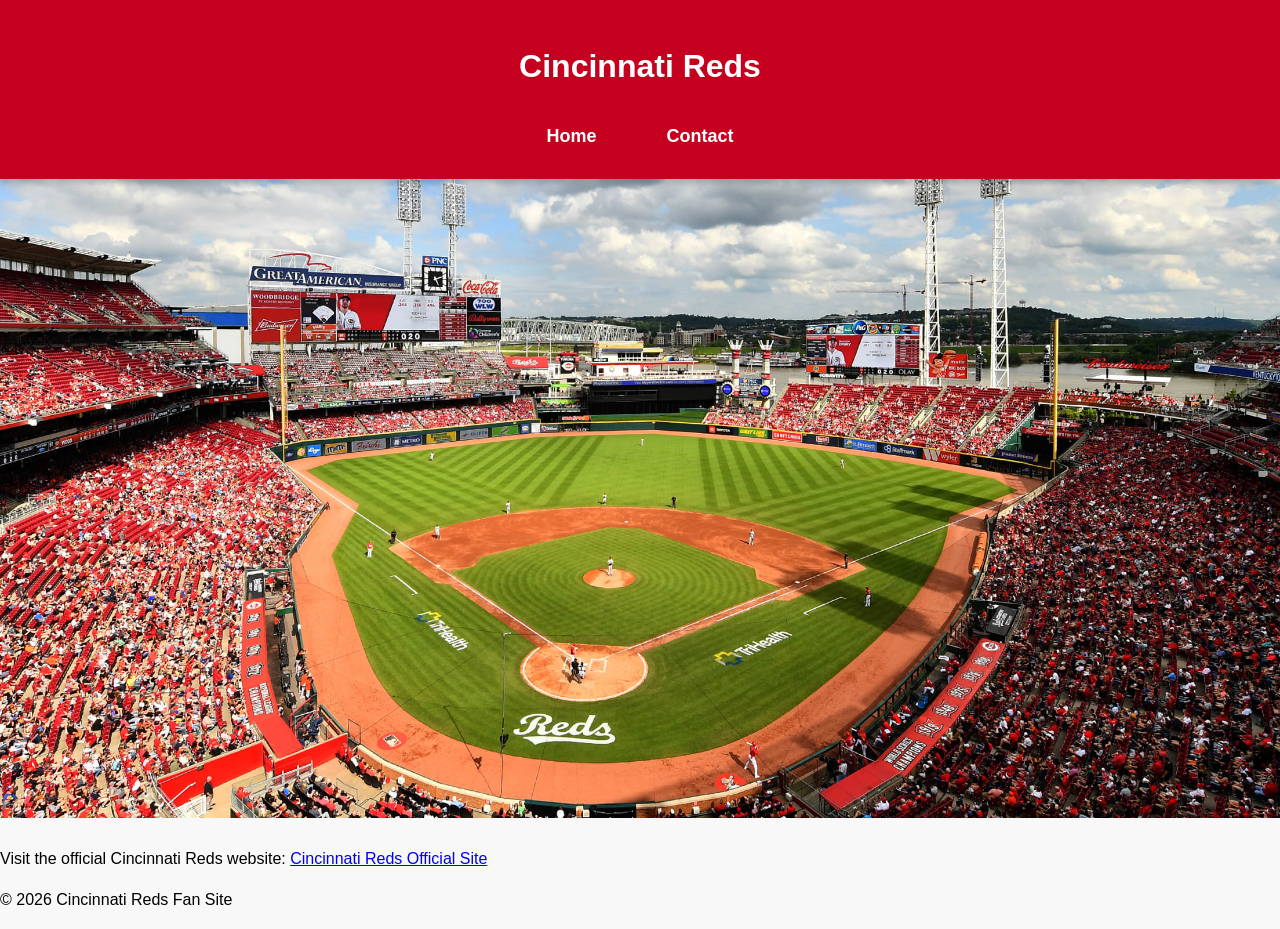
==== index.html @ 42d100ca "Clean up image tags in index.html Removed outdated image tags and comments." ====
<!DOCTYPE html>
<html lang="en">
<head>
    <meta charset="UTF-8">
    <title>Cincinnati Reds - Home</title>
    <link rel="stylesheet" href="style.css">
</head>
<body>

<header>
    <h1>Cincinnati Reds</h1>
    <nav>
        <a href="index.html">Home</a>
        <a href="contact.html">Contact</a>
    </nav>
</header>

<main>
    <section>
        <h2>Welcome to the Cincinnati Reds</h2>

        <img src="imagesreds.jpg"


        <p>
            Visit the official Cincinnati Reds website:
            <a href="https://www.mlb.com/reds" target="_blank" rel="noopener noreferrer">
                Cincinnati Reds Official Site
            </a>
        </p>
    </section>
</main>

<footer>
    <p>© 2026 Cincinnati Reds Fan Site</p>
</footer>

</body>
</html>
---- style.css ----
/* Page Background */
body {
    margin: 0;
    font-family: Arial, sans-serif;
    line-height: 1.6;
    background-color: #f8f8f8; /* light gray background */
}

/* Sticky Header */
header {
    position: fixed;
    top: 0;
    width: 100%;
    background-color: #c6011f;  /* Reds red */
    color: white;
    padding: 20px 0;
    text-align: center; /* centers Reds title */
    box-shadow: 0 4px 6px rgba(0, 0, 0, 0.2);
}

/* Center navigation */
nav {
    display: flex;
    justify-content: center;  /* centers Home & Contact */
    gap: 40px; /* space between links */
    margin-top: 10px;
}

/* Navigation Links */
nav a {
    color: white;
    text-decoration: none;
    font-weight: bold;
    font-size: 18px;
    padding: 8px 15px;
    border-radius: 6px;
    transition: all 0.3s ease;
}

/* Hover Effect */
nav a:hover {
    background-color: white;
    color: #c6011f;
}

/* Center Main Content */
main {
main {
    display: flex;
    flex-direction: column;
    justify-content: flex-start; /* start from top instead of center */
    align-items: center;
    padding-top: 200px; /* increased space to lower it */
    text-align: center;
}

/* Images */
img {
    max-width: 100%;
    height: auto;
    margin: 20px 0;
}

/* Footer */
footer {
    background-color: #c6011f;
    color: white;
    text-align: center;
    padding: 15px;
    margin-top: 40px;
}

/* Centered Content */
main {
    display: flex;
    flex-direction: column;
    justify-content: center;
    align-items: center;
    padding-top: 140px; /* gives space for fixed header */
    text-align: center;
}

/* Images */
img {
    max-width: 100%;
    height: auto;
    margin: 20px 0;
}

/* Footer */
footer {
    background: #c6011f;
    color: white;
    text-align: center;
    padding: 15px;
}
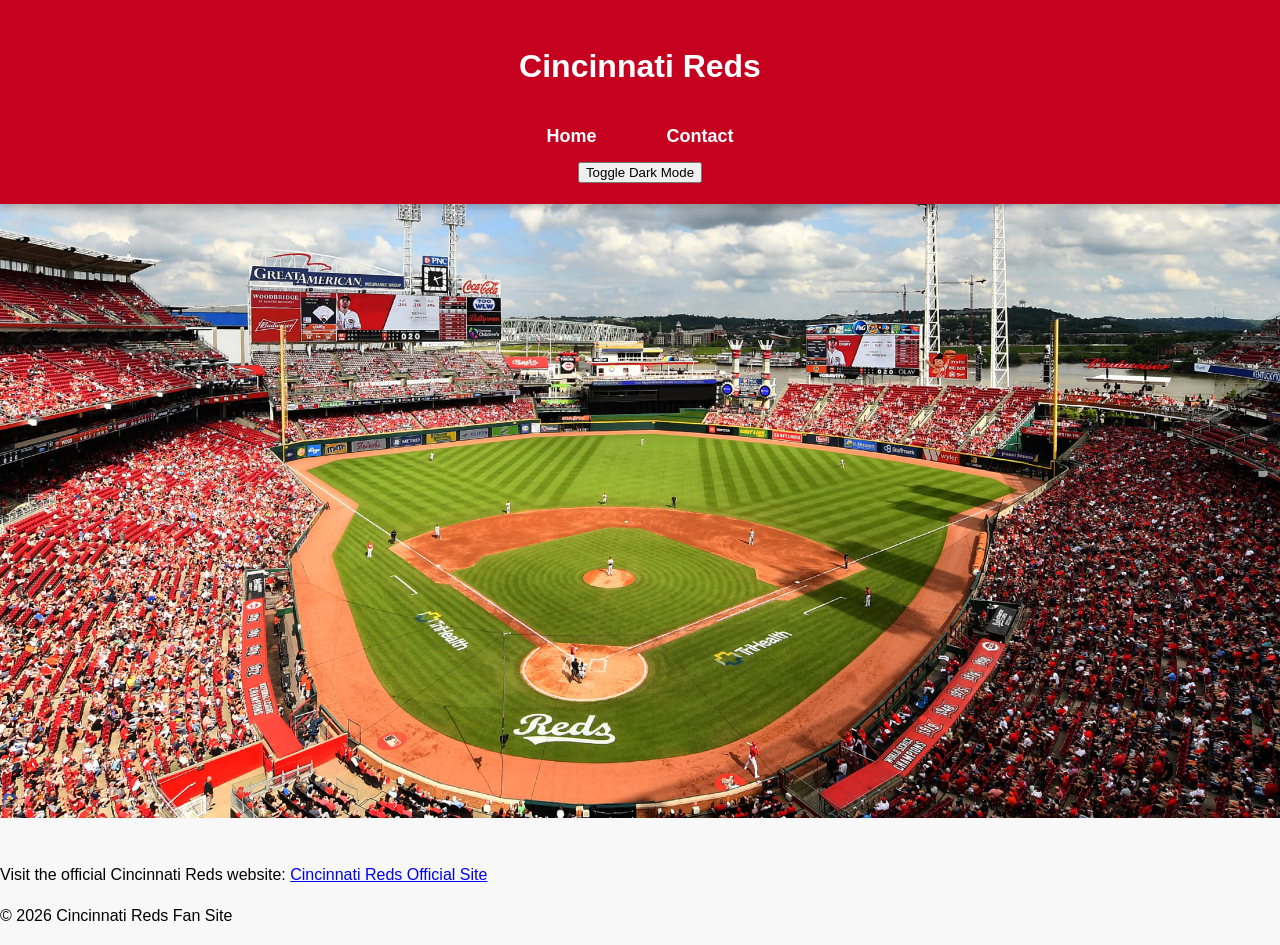
==== commit 11d2b7c4: "Update index.html" ====
--- a/index.html
+++ b/index.html
@@ -1,5 +1,4 @@
-
- <!DOCTYPE html>
+<!DOCTYPE html>
 <html lang="en">
 <head>
     <meta charset="UTF-8">
@@ -10,22 +9,25 @@
 
 <header>
     <h1>Cincinnati Reds</h1>
+
     <nav>
         <a href="index.html">Home</a>
         <a href="contact.html">Contact</a>
     </nav>
+
+    <!-- Dark Mode Button -->
+    <button id="theme-btn">Toggle Dark Mode</button>
 </header>
 
 <main>
     <section>
         <h2>Welcome to the Cincinnati Reds</h2>
 
-        <img src="imagesreds.jpg"
-
+        <img src="imagesreds.jpg" alt="Cincinnati Reds">
 
         <p>
             Visit the official Cincinnati Reds website:
-            <a href="https://www.mlb.com/reds" target="_blank" rel="noopener noreferrer">
+            <a href="https://www.mlb.com/reds" target="_blank">
                 Cincinnati Reds Official Site
             </a>
         </p>
@@ -35,6 +37,14 @@
 <footer>
     <p>© 2026 Cincinnati Reds Fan Site</p>
 </footer>
+ 
+<script>
+    const button = document.getElementById("theme-btn");
+
+    button.addEventListener("click", function() {
+        document.body.classList.toggle("dark-mode");
+    });
+</script>
 
 </body>
 </html>
--- a/style.css
+++ b/style.css
@@ -1,32 +1,32 @@
-/* Page Background */
+
 body {
     margin: 0;
     font-family: Arial, sans-serif;
     line-height: 1.6;
-    background-color: #f8f8f8; /* light gray background */
+    background-color: #f8f8f8; 
 }
 
-/* Sticky Header */
+
 header {
     position: fixed;
     top: 0;
     width: 100%;
-    background-color: #c6011f;  /* Reds red */
+    background-color: #c6011f;  
     color: white;
     padding: 20px 0;
-    text-align: center; /* centers Reds title */
+    text-align: center; 
     box-shadow: 0 4px 6px rgba(0, 0, 0, 0.2);
 }
 
-/* Center navigation */
+
 nav {
     display: flex;
-    justify-content: center;  /* centers Home & Contact */
-    gap: 40px; /* space between links */
+    justify-content: center;  
+    gap: 40px;
     margin-top: 10px;
 }
 
-/* Navigation Links */
+
 nav a {
     color: white;
     text-decoration: none;
@@ -37,31 +37,31 @@
     transition: all 0.3s ease;
 }
 
-/* Hover Effect */
+
 nav a:hover {
     background-color: white;
     color: #c6011f;
 }
 
-/* Center Main Content */
+
 main {
 main {
     display: flex;
     flex-direction: column;
-    justify-content: flex-start; /* start from top instead of center */
+    justify-content: flex-start; 
     align-items: center;
-    padding-top: 200px; /* increased space to lower it */
+    padding-top: 260px; 
     text-align: center;
 }
 
-/* Images */
+
 img {
     max-width: 100%;
     height: auto;
     margin: 20px 0;
 }
 
-/* Footer */
+
 footer {
     background-color: #c6011f;
     color: white;
@@ -70,24 +70,24 @@
     margin-top: 40px;
 }
 
-/* Centered Content */
+
 main {
     display: flex;
     flex-direction: column;
     justify-content: center;
     align-items: center;
-    padding-top: 140px; /* gives space for fixed header */
+    padding-top: 140px; 
     text-align: center;
 }
 
-/* Images */
+
 img {
     max-width: 100%;
     height: auto;
     margin: 20px 0;
 }
 
-/* Footer */
+
 footer {
     background: #c6011f;
     color: white;
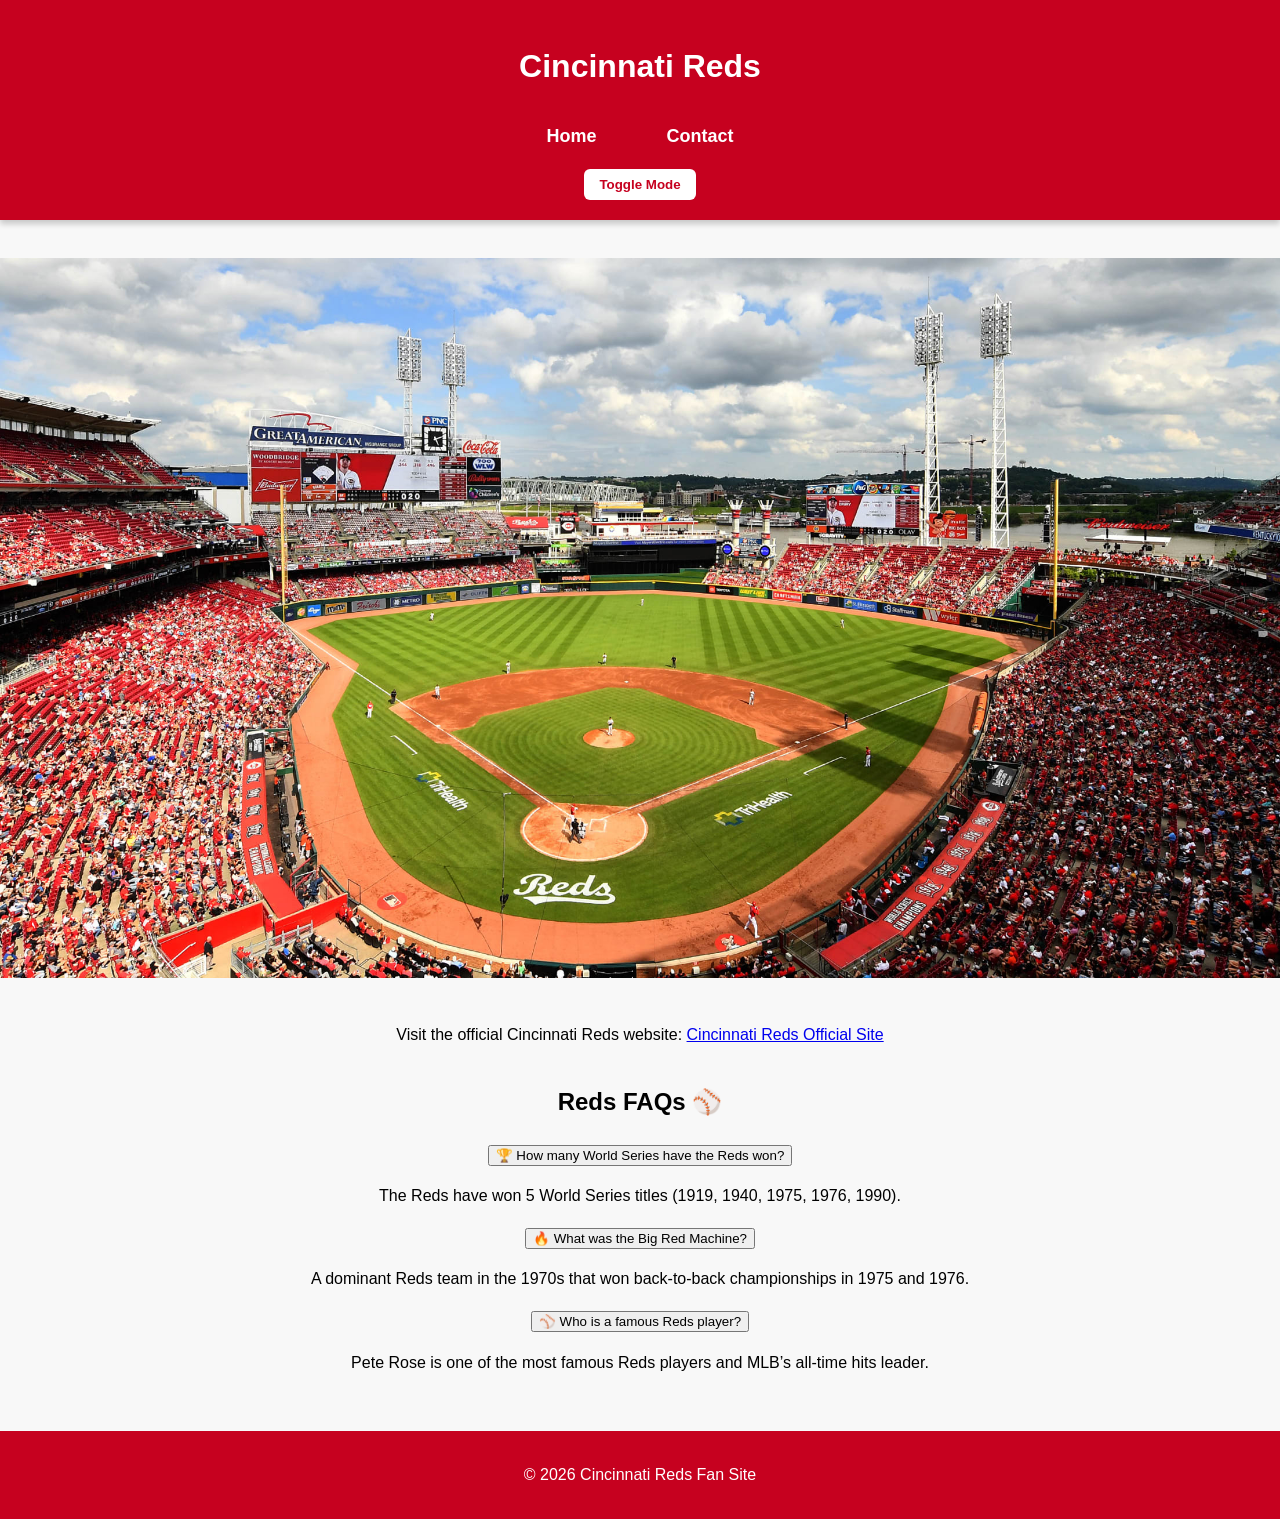
==== commit 0196a579: "Update dark mode button and add FAQ section" ====
--- a/index.html
+++ b/index.html
@@ -15,8 +15,8 @@
         <a href="contact.html">Contact</a>
     </nav>
 
-    <!-- Dark Mode Button -->
-    <button id="theme-btn">Toggle Dark Mode</button>
+    <!-- Theme Button -->
+    <button id="theme-btn">Toggle Mode</button>
 </header>
 
 <main>
@@ -32,21 +32,48 @@
             </a>
         </p>
     </section>
+
+    <!-- FAQ SECTION -->
+    <section class="faq">
+        <h2>Reds FAQs ⚾</h2>
+
+        <div class="faq-item">
+            <button class="faq-question">🏆 How many World Series have the Reds won?</button>
+            <p class="faq-answer">The Reds have won 5 World Series titles (1919, 1940, 1975, 1976, 1990).</p>
+        </div>
+
+        <div class="faq-item">
+            <button class="faq-question">🔥 What was the Big Red Machine?</button>
+            <p class="faq-answer">A dominant Reds team in the 1970s that won back-to-back championships in 1975 and 1976.</p>
+        </div>
+
+        <div class="faq-item">
+            <button class="faq-question">⚾ Who is a famous Reds player?</button>
+            <p class="faq-answer">Pete Rose is one of the most famous Reds players and MLB’s all-time hits leader.</p>
+        </div>
+    </section>
 </main>
 
 <footer>
     <p>© 2026 Cincinnati Reds Fan Site</p>
 </footer>
- 
+
 <script>
+    // THEME TOGGLE
     const button = document.getElementById("theme-btn");
-
     button.addEventListener("click", function() {
         document.body.classList.toggle("dark-mode");
+    });
+
+    // FAQ ACCORDION
+    const questions = document.querySelectorAll(".faq-question");
+
+    questions.forEach(function(q) {
+        q.addEventListener("click", function() {
+            this.parentElement.classList.toggle("active");
+        });
     });
 </script>
 
 </body>
 </html>
-
-
--- a/style.css
+++ b/style.css
@@ -1,31 +1,30 @@
-
 body {
     margin: 0;
     font-family: Arial, sans-serif;
     line-height: 1.6;
-    background-color: #f8f8f8; 
+    background-color: #f8f8f8;
+    transition: background 0.3s, color 0.3s;
 }
 
-
+/* Header */
 header {
     position: fixed;
     top: 0;
     width: 100%;
-    background-color: #c6011f;  
+    background-color: #c6011f;
     color: white;
     padding: 20px 0;
-    text-align: center; 
+    text-align: center;
     box-shadow: 0 4px 6px rgba(0, 0, 0, 0.2);
 }
 
-
+/* Navigation */
 nav {
     display: flex;
-    justify-content: center;  
+    justify-content: center;
     gap: 40px;
     margin-top: 10px;
 }
-
 
 nav a {
     color: white;
@@ -37,23 +36,38 @@
     transition: all 0.3s ease;
 }
 
-
 nav a:hover {
     background-color: white;
     color: #c6011f;
 }
 
+/* Button */
+#theme-btn {
+    margin-top: 10px;
+    padding: 8px 15px;
+    border: none;
+    background: white;
+    color: #c6011f;
+    font-weight: bold;
+    border-radius: 6px;
+    cursor: pointer;
+    transition: 0.3s;
+}
 
-main {
+#theme-btn:hover {
+    background: black;
+    color: white;
+}
+
+/* Main Content */
 main {
     display: flex;
     flex-direction: column;
-    justify-content: flex-start; 
+    justify-content: center;
     align-items: center;
-    padding-top: 260px; 
+    padding-top: 160px;
     text-align: center;
 }
-
 
 img {
     max-width: 100%;
@@ -61,7 +75,7 @@
     margin: 20px 0;
 }
 
-
+/* Footer */
 footer {
     background-color: #c6011f;
     color: white;
@@ -70,24 +84,33 @@
     margin-top: 40px;
 }
 
-
-main {
-    display: flex;
-    flex-direction: column;
-    justify-content: center;
-    align-items: center;
-    padding-top: 140px; 
-    text-align: center;
+/* 🌙 DARK MODE */
+.dark-mode {
+    background-color: #121212;
+    color: white;
 }
 
-
-img {
-    max-width: 100%;
-    height: auto;
-    margin: 20px 0;
+.dark-mode header {
+    background-color: black;
 }
 
+.dark-mode nav a {
+    color: white;
+}
 
+.dark-mode nav a:hover {
+    background-color: white;
+    color: black;
+}
+
+.dark-mode footer {
+    background-color: black;
+}
+
+.dark-mode #theme-btn {
+    background: #333;
+    color: white;
+}
 footer {
     background: #c6011f;
     color: white;
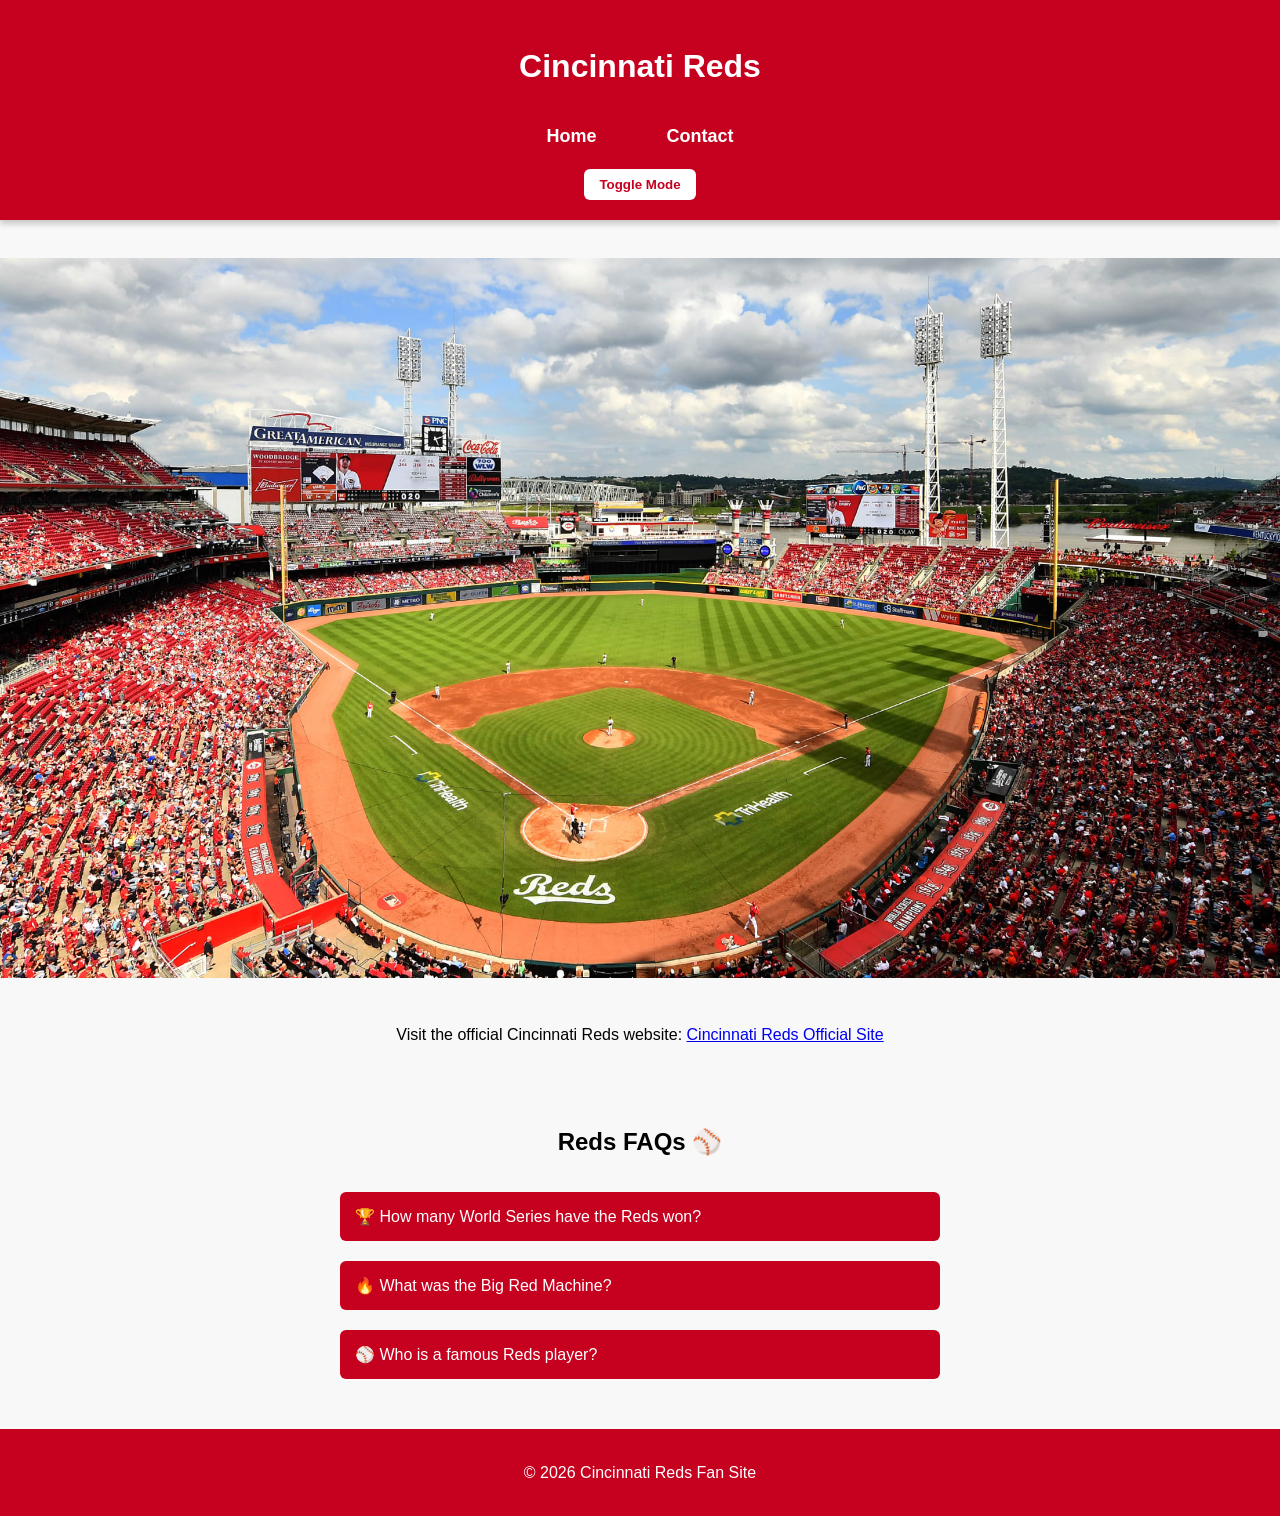
==== commit 58e4c6b1: "Add script tag for external JavaScript file" ====
--- a/index.html
+++ b/index.html
@@ -5,6 +5,7 @@
     <title>Cincinnati Reds - Home</title>
     <link rel="stylesheet" href="style.css">
 </head>
+    <script src="script.js"></script>
 <body>
 
 <header>
--- a/style.css
+++ b/style.css
@@ -3,10 +3,10 @@
     font-family: Arial, sans-serif;
     line-height: 1.6;
     background-color: #f8f8f8;
-    transition: background 0.3s, color 0.3s;
+    transition: all 0.4s ease;
 }
 
-/* Header */
+/* HEADER */
 header {
     position: fixed;
     top: 0;
@@ -18,7 +18,7 @@
     box-shadow: 0 4px 6px rgba(0, 0, 0, 0.2);
 }
 
-/* Navigation */
+/* NAV */
 nav {
     display: flex;
     justify-content: center;
@@ -41,7 +41,7 @@
     color: #c6011f;
 }
 
-/* Button */
+/* BUTTON */
 #theme-btn {
     margin-top: 10px;
     padding: 8px 15px;
@@ -59,11 +59,10 @@
     color: white;
 }
 
-/* Main Content */
+/* MAIN */
 main {
     display: flex;
     flex-direction: column;
-    justify-content: center;
     align-items: center;
     padding-top: 160px;
     text-align: center;
@@ -75,7 +74,7 @@
     margin: 20px 0;
 }
 
-/* Footer */
+/* FOOTER */
 footer {
     background-color: #c6011f;
     color: white;
@@ -84,36 +83,88 @@
     margin-top: 40px;
 }
 
-/* 🌙 DARK MODE */
+/* FAQ SECTION */
+.faq {
+    margin-top: 40px;
+    width: 80%;
+    max-width: 600px;
+}
+
+.faq-question {
+    width: 100%;
+    padding: 15px;
+    margin: 10px 0;
+    background-color: #c6011f;
+    color: white;
+    border: none;
+    cursor: pointer;
+    text-align: left;
+    font-size: 16px;
+    border-radius: 6px;
+    transition: 0.3s;
+}
+
+.faq-question:hover {
+    background-color: black;
+}
+
+.faq-answer {
+    display: none;
+    padding: 10px;
+    background: #eee;
+    border-radius: 6px;
+}
+
+.faq-item.active .faq-answer {
+    display: block;
+}
+
+/* 🌙 INVERTED REDS MODE */
 .dark-mode {
-    background-color: #121212;
+    background-color: #c6011f;
     color: white;
 }
 
 .dark-mode header {
-    background-color: black;
+    background-color: white;
+    color: #c6011f;
 }
 
 .dark-mode nav a {
+    color: #c6011f;
+}
+
+.dark-mode nav a:hover {
+    background-color: #c6011f;
     color: white;
 }
 
-.dark-mode nav a:hover {
-    background-color: white;
-    color: black;
+.dark-mode #theme-btn {
+    background: #c6011f;
+    color: white;
+}
+
+.dark-mode #theme-btn:hover {
+    background: black;
+    color: white;
 }
 
 .dark-mode footer {
-    background-color: black;
+    background-color: white;
+    color: #c6011f;
 }
 
-.dark-mode #theme-btn {
-    background: #333;
+.dark-mode .faq-question {
+    background-color: white;
+    color: #c6011f;
+}
+
+.dark-mode .faq-question:hover {
+    background-color: #c6011f;
     color: white;
 }
-footer {
-    background: #c6011f;
-    color: white;
-    text-align: center;
-    padding: 15px;
+
+.dark-mode .faq-answer {
+    background: white;
+    color: #c6011f;
 }
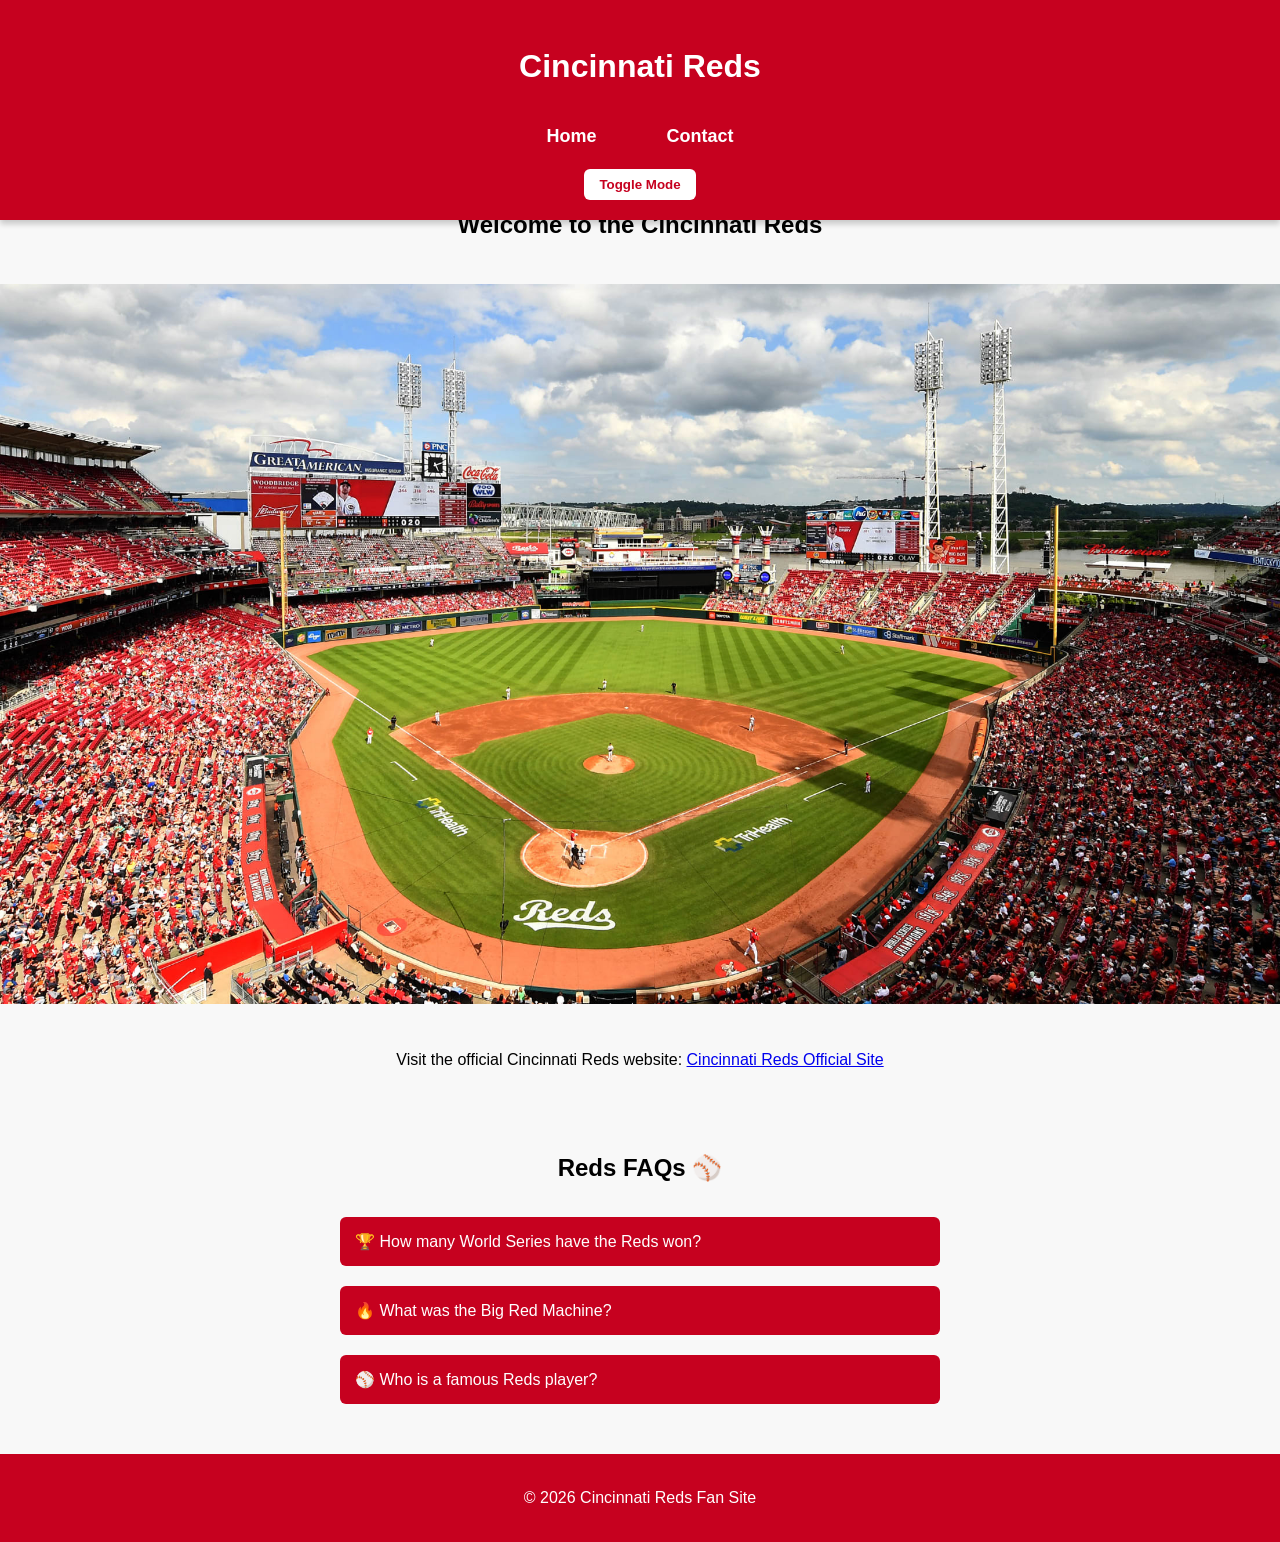
==== commit 0a6859d9: "Add contact link to index.html" ====
--- a/index.html
+++ b/index.html
@@ -6,6 +6,7 @@
     <link rel="stylesheet" href="style.css">
 </head>
     <script src="script.js"></script>
+    <a href="contact.html">Contact</a>
 <body>
 
 <header>
@@ -59,22 +60,5 @@
     <p>© 2026 Cincinnati Reds Fan Site</p>
 </footer>
 
-<script>
-    // THEME TOGGLE
-    const button = document.getElementById("theme-btn");
-    button.addEventListener("click", function() {
-        document.body.classList.toggle("dark-mode");
-    });
-
-    // FAQ ACCORDION
-    const questions = document.querySelectorAll(".faq-question");
-
-    questions.forEach(function(q) {
-        q.addEventListener("click", function() {
-            this.parentElement.classList.toggle("active");
-        });
-    });
-</script>
-
 </body>
 </html>
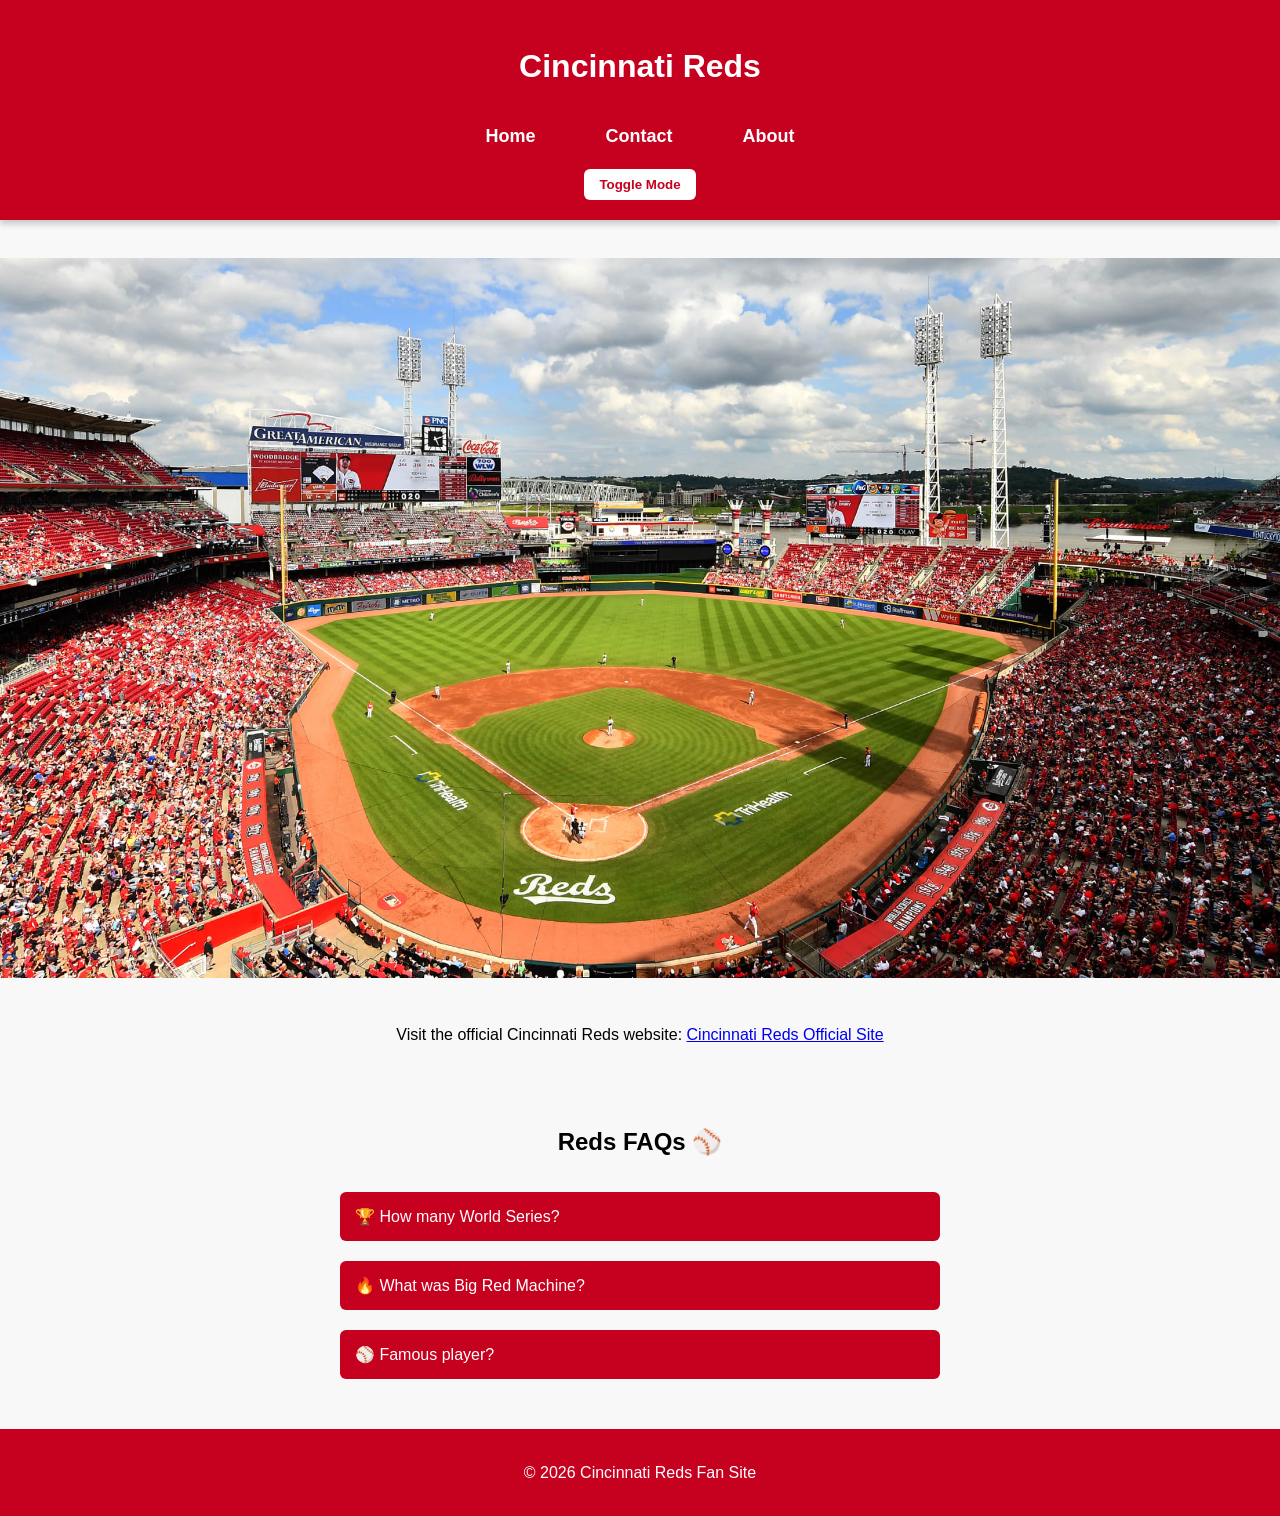
==== commit c18d8f5b: "Update index.html" ====
--- a/index.html
+++ b/index.html
@@ -2,11 +2,11 @@
 <html lang="en">
 <head>
     <meta charset="UTF-8">
+    <meta name="viewport" content="width=device-width, initial-scale=1.0">
     <title>Cincinnati Reds - Home</title>
     <link rel="stylesheet" href="style.css">
 </head>
-    <script src="script.js"></script>
-    <a href="contact.html">Contact</a>
+
 <body>
 
 <header>
@@ -15,9 +15,9 @@
     <nav>
         <a href="index.html">Home</a>
         <a href="contact.html">Contact</a>
+        <a href="about.html">About</a>
     </nav>
 
-    <!-- Theme Button -->
     <button id="theme-btn">Toggle Mode</button>
 </header>
 
@@ -35,23 +35,23 @@
         </p>
     </section>
 
-    <!-- FAQ SECTION -->
+    <!-- FAQ -->
     <section class="faq">
         <h2>Reds FAQs ⚾</h2>
 
         <div class="faq-item">
-            <button class="faq-question">🏆 How many World Series have the Reds won?</button>
-            <p class="faq-answer">The Reds have won 5 World Series titles (1919, 1940, 1975, 1976, 1990).</p>
+            <button class="faq-question">🏆 How many World Series?</button>
+            <p class="faq-answer">5 titles (1919, 1940, 1975, 1976, 1990).</p>
         </div>
 
         <div class="faq-item">
-            <button class="faq-question">🔥 What was the Big Red Machine?</button>
-            <p class="faq-answer">A dominant Reds team in the 1970s that won back-to-back championships in 1975 and 1976.</p>
+            <button class="faq-question">🔥 What was Big Red Machine?</button>
+            <p class="faq-answer">Dominant 1970s team with back-to-back wins.</p>
         </div>
 
         <div class="faq-item">
-            <button class="faq-question">⚾ Who is a famous Reds player?</button>
-            <p class="faq-answer">Pete Rose is one of the most famous Reds players and MLB’s all-time hits leader.</p>
+            <button class="faq-question">⚾ Famous player?</button>
+            <p class="faq-answer">Pete Rose, MLB hits leader.</p>
         </div>
     </section>
 </main>
@@ -60,5 +60,8 @@
     <p>© 2026 Cincinnati Reds Fan Site</p>
 </footer>
 
+<!-- ✅ IMPORTANT: defer makes JS wait until page loads -->
+<script src="script.js" defer></script>
+
 </body>
 </html>
